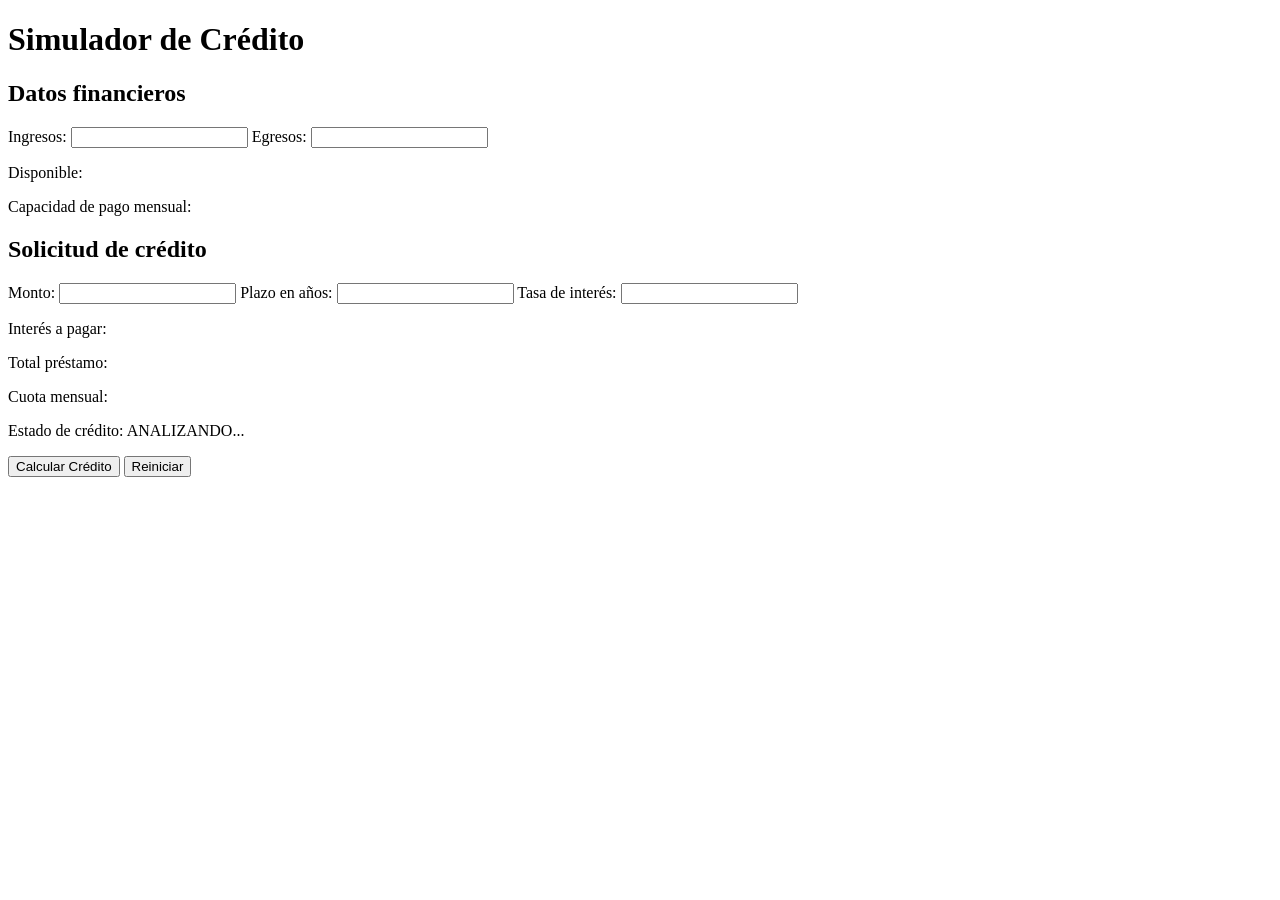
==== simulador.html @ 46ee1ac8 "Pasos 2 y 3: calcular y mostrar el disponible mensual" ====
<!DOCTYPE html>
<html lang="es">
<head>
    <meta charset="UTF-8">
    <meta name="viewport" content="width=device-width, initial-scale=1.0">
    <title>Simulador de Crédito</title>
    <link rel="stylesheet" href="simulador.css">
    <script src="funciones.js" defer></script>
    <script src="simulador.js" defer></script>
</head>
<body>

    <div class="container">
        <h1>Simulador de Crédito</h1>

        <h2>Datos financieros</h2>
        <label for="txtIngresos">Ingresos:</label>
        <input type="text" id="txtIngresos">

        <label for="txtEgresos">Egresos:</label>
        <input type="text" id="txtEgresos">

        <p>Disponible: <span id="spnDisponible"><span id="lblDisponibleValor"></span></span></p>
        <p>Capacidad de pago mensual: <span id="spnCapacidadPago"><span id="lblCapacidadValor"></span></span></p>

        <h2>Solicitud de crédito</h2>
        <label for="txtMonto">Monto:</label>
        <input type="text" id="txtMonto">

        <label for="txtPlazo">Plazo en años:</label>
        <input type="text" id="txtPlazo">

        <label for="txtTasaInteres">Tasa de interés:</label>
        <input type="text" id="txtTasaInteres">

        <p>Interés a pagar: <span id="spnInteresPagar"><span id="lblInteresValor"></span></span></p>
        <p>Total préstamo: <span id="spnTotalPrestamo"><span id="lblTotalValor"></span></span></p>
        <p>Cuota mensual: <span id="spnCuotaMensual"><span id="lblCuotaValor"></span></span></p>
        <p>Estado de crédito: <span id="spnEstadoCredito">ANALIZANDO...</span></p>

        <div class="buttons">
            <button id="btnCalcularCredito" onclick="calcular()">Calcular Crédito</button>
            <button id="btnReiniciar">Reiniciar</button>
        </div>
    </div>

</body>
</html>
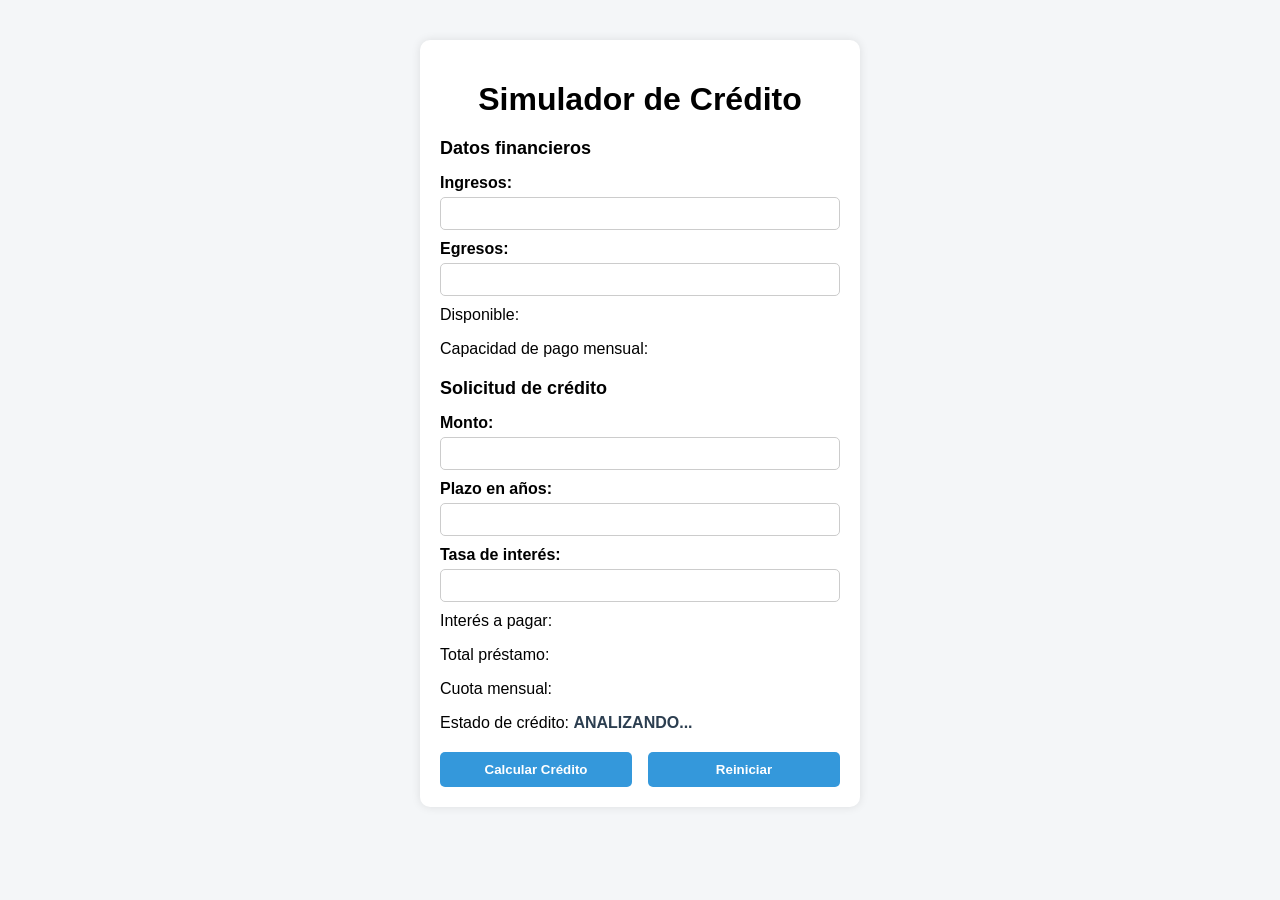
==== commit 6563f531: "Paso 1: iniciar simulador con los archivos originales del taller" ====
--- a/simulador.html
+++ b/simulador.html
@@ -1,48 +1,46 @@
-<!DOCTYPE html>
-<html lang="es">
-<head>
-    <meta charset="UTF-8">
-    <meta name="viewport" content="width=device-width, initial-scale=1.0">
-    <title>Simulador de Crédito</title>
-    <link rel="stylesheet" href="simulador.css">
-    <script src="funciones.js" defer></script>
-    <script src="simulador.js" defer></script>
-</head>
-<body>
-
-    <div class="container">
-        <h1>Simulador de Crédito</h1>
-
-        <h2>Datos financieros</h2>
-        <label for="txtIngresos">Ingresos:</label>
-        <input type="text" id="txtIngresos">
-
-        <label for="txtEgresos">Egresos:</label>
-        <input type="text" id="txtEgresos">
-
-        <p>Disponible: <span id="spnDisponible"><span id="lblDisponibleValor"></span></span></p>
-        <p>Capacidad de pago mensual: <span id="spnCapacidadPago"><span id="lblCapacidadValor"></span></span></p>
-
-        <h2>Solicitud de crédito</h2>
-        <label for="txtMonto">Monto:</label>
-        <input type="text" id="txtMonto">
-
-        <label for="txtPlazo">Plazo en años:</label>
-        <input type="text" id="txtPlazo">
-
-        <label for="txtTasaInteres">Tasa de interés:</label>
-        <input type="text" id="txtTasaInteres">
-
-        <p>Interés a pagar: <span id="spnInteresPagar"><span id="lblInteresValor"></span></span></p>
-        <p>Total préstamo: <span id="spnTotalPrestamo"><span id="lblTotalValor"></span></span></p>
-        <p>Cuota mensual: <span id="spnCuotaMensual"><span id="lblCuotaValor"></span></span></p>
-        <p>Estado de crédito: <span id="spnEstadoCredito">ANALIZANDO...</span></p>
-
-        <div class="buttons">
-            <button id="btnCalcularCredito" onclick="calcular()">Calcular Crédito</button>
-            <button id="btnReiniciar">Reiniciar</button>
-        </div>
-    </div>
-
-</body>
+<!DOCTYPE html>
+<html lang="es">
+<head>
+    <meta charset="UTF-8">
+    <meta name="viewport" content="width=device-width, initial-scale=1.0">
+    <title>Simulador de Crédito</title>
+    <link rel="stylesheet" href="simulador.css">
+</head>
+<body>
+
+    <div class="container">
+        <h1>Simulador de Crédito</h1>
+
+        <h2>Datos financieros</h2>
+        <label for="txtIngresos">Ingresos:</label>
+        <input type="text" id="txtIngresos">
+
+        <label for="txtEgresos">Egresos:</label>
+        <input type="text" id="txtEgresos">
+
+        <p>Disponible: <span id="spnDisponible"></span></p>
+        <p>Capacidad de pago mensual: <span id="spnCapacidadPago"></span></p>
+
+        <h2>Solicitud de crédito</h2>
+        <label for="txtMonto">Monto:</label>
+        <input type="text" id="txtMonto">
+
+        <label for="txtPlazo">Plazo en años:</label>
+        <input type="text" id="txtPlazo">
+
+        <label for="txtTasaInteres">Tasa de interés:</label>
+        <input type="text" id="txtTasaInteres">
+
+        <p>Interés a pagar: <span id="spnInteresPagar"></span></p>
+        <p>Total préstamo: <span id="spnTotalPrestamo"></span></p>
+        <p>Cuota mensual: <span id="spnCuotaMensual"></span></p>
+        <p>Estado de crédito: <span id="spnEstadoCredito">ANALIZANDO...</span></p>
+
+        <div class="buttons">
+            <button id="btnCalcularCredito">Calcular Crédito</button>
+            <button id="btnReiniciar">Reiniciar</button>
+        </div>
+    </div>
+
+</body>
 </html>
--- a/simulador.css
+++ b/simulador.css
@@ -0,0 +1,70 @@
+body {
+    font-family: Arial, sans-serif;
+    background-color: #f4f6f8;
+    margin: 0;
+    padding: 0;
+}
+
+.container {
+    width: 400px;
+    margin: 40px auto;
+    padding: 20px;
+    background-color: white;
+    border-radius: 10px;
+    box-shadow: 0 0 10px rgba(0,0,0,0.1);
+}
+
+h1 {
+    text-align: center;
+    margin-bottom: 20px;
+}
+
+h2 {
+    margin-top: 20px;
+    font-size: 18px;
+}
+
+label {
+    display: block;
+    margin-top: 10px;
+    font-weight: bold;
+}
+
+input {
+    width: 100%;
+    padding: 8px;
+    margin-top: 5px;
+    border-radius: 5px;
+    border: 1px solid #ccc;
+    box-sizing: border-box;
+}
+
+p {
+    margin-top: 10px;
+}
+
+span {
+    font-weight: bold;
+    color: #2c3e50;
+}
+
+.buttons {
+    margin-top: 20px;
+    display: flex;
+    justify-content: space-between;
+}
+
+button {
+    width: 48%;
+    padding: 10px;
+    border: none;
+    border-radius: 5px;
+    background-color: #3498db;
+    color: white;
+    font-weight: bold;
+    cursor: pointer;
+}
+
+button:hover {
+    background-color: #2980b9;
+}
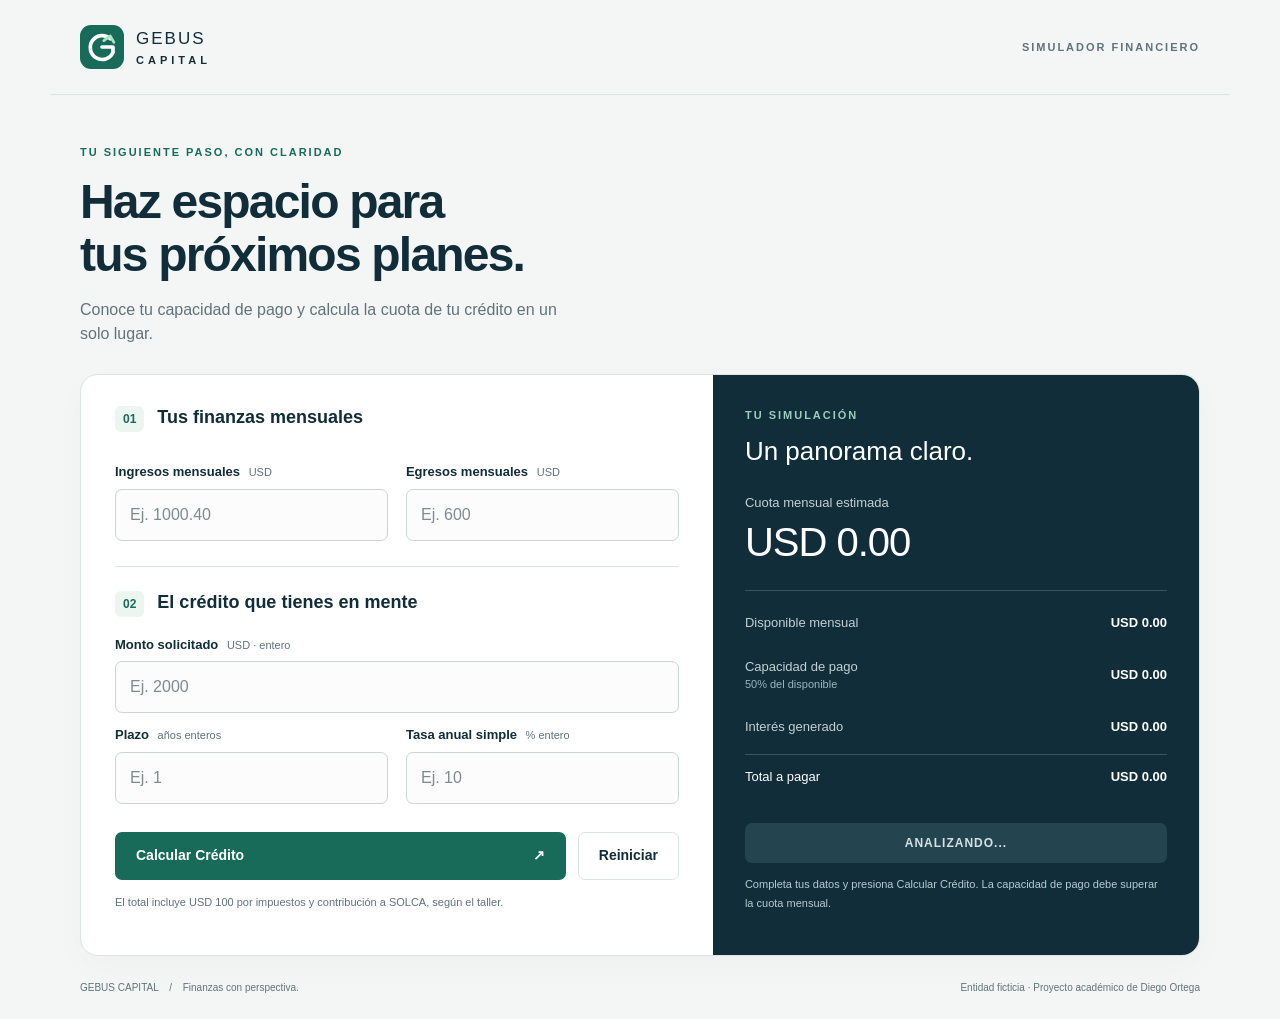
==== commit 64e08957: "Parte 2 paso 2: diseno responsive Gebus Capital con logo y reinicio" ====
--- a/simulador.html
+++ b/simulador.html
@@ -1,46 +1,61 @@
-<!DOCTYPE html>
-<html lang="es">
-<head>
-    <meta charset="UTF-8">
-    <meta name="viewport" content="width=device-width, initial-scale=1.0">
-    <title>Simulador de Crédito</title>
-    <link rel="stylesheet" href="simulador.css">
-</head>
-<body>
-
-    <div class="container">
-        <h1>Simulador de Crédito</h1>
-
-        <h2>Datos financieros</h2>
-        <label for="txtIngresos">Ingresos:</label>
-        <input type="text" id="txtIngresos">
-
-        <label for="txtEgresos">Egresos:</label>
-        <input type="text" id="txtEgresos">
-
-        <p>Disponible: <span id="spnDisponible"></span></p>
-        <p>Capacidad de pago mensual: <span id="spnCapacidadPago"></span></p>
-
-        <h2>Solicitud de crédito</h2>
-        <label for="txtMonto">Monto:</label>
-        <input type="text" id="txtMonto">
-
-        <label for="txtPlazo">Plazo en años:</label>
-        <input type="text" id="txtPlazo">
-
-        <label for="txtTasaInteres">Tasa de interés:</label>
-        <input type="text" id="txtTasaInteres">
-
-        <p>Interés a pagar: <span id="spnInteresPagar"></span></p>
-        <p>Total préstamo: <span id="spnTotalPrestamo"></span></p>
-        <p>Cuota mensual: <span id="spnCuotaMensual"></span></p>
-        <p>Estado de crédito: <span id="spnEstadoCredito">ANALIZANDO...</span></p>
-
-        <div class="buttons">
-            <button id="btnCalcularCredito">Calcular Crédito</button>
-            <button id="btnReiniciar">Reiniciar</button>
-        </div>
-    </div>
-
-</body>
-</html>+<!DOCTYPE html>
+<html lang="es">
+<head>
+    <meta charset="UTF-8">
+    <meta name="viewport" content="width=device-width, initial-scale=1.0">
+    <meta name="theme-color" content="#102d39">
+    <title>Simulador de crédito | Gebus Capital</title>
+    <link rel="icon" href="logo.svg" type="image/svg+xml">
+    <link rel="stylesheet" href="simulador.css">
+    <script src="funciones.js" defer></script>
+    <script src="simulador.js" defer></script>
+</head>
+<body>
+    <header class="cabecera">
+        <a class="marca" href="simulador.html" aria-label="Gebus Capital, inicio"><img src="logo.svg" alt="" width="44" height="44"><span>GEBUS <strong>CAPITAL</strong></span></a>
+        <span class="etiqueta">SIMULADOR FINANCIERO</span>
+    </header>
+    <main class="container">
+        <section class="intro">
+            <p class="eyebrow">TU SIGUIENTE PASO, CON CLARIDAD</p>
+            <h1>Haz espacio para<br>tus próximos planes.</h1>
+            <p>Conoce tu capacidad de pago y calcula la cuota de tu crédito en un solo lugar.</p>
+        </section>
+        <div class="simulador">
+            <form id="formCredito" onsubmit="calcular(); return false;">
+                <section class="seccion">
+                    <h2><span class="numero">01</span> Tus finanzas mensuales</h2>
+                    <div class="campos">
+                        <div><label for="txtIngresos">Ingresos mensuales <small>USD</small></label><input type="number" id="txtIngresos" min="0" step="0.01" inputmode="decimal" placeholder="Ej. 1000.40" required></div>
+                        <div><label for="txtEgresos">Egresos mensuales <small>USD</small></label><input type="number" id="txtEgresos" min="0" step="0.01" inputmode="decimal" placeholder="Ej. 600" required></div>
+                    </div>
+                </section>
+                <section class="seccion">
+                    <h2><span class="numero">02</span> El crédito que tienes en mente</h2>
+                    <label for="txtMonto">Monto solicitado <small>USD · entero</small></label><input type="number" id="txtMonto" min="1" step="1" inputmode="numeric" placeholder="Ej. 2000" required>
+                    <div class="campos">
+                        <div><label for="txtPlazo">Plazo <small>años enteros</small></label><input type="number" id="txtPlazo" min="1" step="1" inputmode="numeric" placeholder="Ej. 1" required></div>
+                        <div><label for="txtTasaInteres">Tasa anual simple <small>% entero</small></label><input type="number" id="txtTasaInteres" min="0" step="1" inputmode="numeric" placeholder="Ej. 10" required></div>
+                    </div>
+                </section>
+                <div class="buttons"><button id="btnCalcularCredito" type="submit">Calcular Crédito <span aria-hidden="true">↗</span></button><button id="btnReiniciar" type="button" onclick="reiniciar()">Reiniciar</button></div>
+                <p class="nota">El total incluye USD 100 por impuestos y contribución a SOLCA, según el taller.</p>
+            </form>
+            <aside class="resultados" aria-live="polite" aria-atomic="true">
+                <p class="eyebrow">TU SIMULACIÓN</p>
+                <h2>Un panorama claro.</h2>
+                <div class="cuota"><p>Cuota mensual estimada</p><span id="spnCuotaMensual"><span id="lblCuotaValor">USD 0.00</span></span></div>
+                <dl>
+                    <div><dt>Disponible mensual</dt><dd id="spnDisponible"><span id="lblDisponibleValor">USD 0.00</span></dd></div>
+                    <div><dt>Capacidad de pago <small>50% del disponible</small></dt><dd id="spnCapacidadPago"><span id="lblCapacidadValor">USD 0.00</span></dd></div>
+                    <div><dt>Interés generado</dt><dd id="spnInteresPagar"><span id="lblInteresValor">USD 0.00</span></dd></div>
+                    <div class="total"><dt>Total a pagar</dt><dd id="spnTotalPrestamo"><span id="lblTotalValor">USD 0.00</span></dd></div>
+                </dl>
+                <p id="spnEstadoCredito" class="pendiente">ANALIZANDO...</p>
+                <p class="ayuda">Completa tus datos y presiona Calcular Crédito. La capacidad de pago debe superar la cuota mensual.</p>
+            </aside>
+        </div>
+        <footer><span>GEBUS CAPITAL <span aria-hidden="true">/</span> Finanzas con perspectiva.</span><span>Entidad ficticia · Proyecto académico de Diego Ortega</span></footer>
+    </main>
+</body>
+</html>
--- a/simulador.css
+++ b/simulador.css
@@ -1,70 +1,54 @@
-body {
-    font-family: Arial, sans-serif;
-    background-color: #f4f6f8;
-    margin: 0;
-    padding: 0;
-}
-
-.container {
-    width: 400px;
-    margin: 40px auto;
-    padding: 20px;
-    background-color: white;
-    border-radius: 10px;
-    box-shadow: 0 0 10px rgba(0,0,0,0.1);
-}
-
-h1 {
-    text-align: center;
-    margin-bottom: 20px;
-}
-
-h2 {
-    margin-top: 20px;
-    font-size: 18px;
-}
-
-label {
-    display: block;
-    margin-top: 10px;
-    font-weight: bold;
-}
-
-input {
-    width: 100%;
-    padding: 8px;
-    margin-top: 5px;
-    border-radius: 5px;
-    border: 1px solid #ccc;
-    box-sizing: border-box;
-}
-
-p {
-    margin-top: 10px;
-}
-
-span {
-    font-weight: bold;
-    color: #2c3e50;
-}
-
-.buttons {
-    margin-top: 20px;
-    display: flex;
-    justify-content: space-between;
-}
-
-button {
-    width: 48%;
-    padding: 10px;
-    border: none;
-    border-radius: 5px;
-    background-color: #3498db;
-    color: white;
-    font-weight: bold;
-    cursor: pointer;
-}
-
-button:hover {
-    background-color: #2980b9;
-}+:root { color-scheme: light; --navy: #102d39; --green: #176b58; --muted: #60737a; --border: #dce4e3; }
+* { box-sizing: border-box; }
+body { margin: 0; background: #f3f6f4; color: var(--navy); font-family: Arial, Helvetica, sans-serif; font-size: 16px; line-height: 1.5; }
+.cabecera { max-width: 1180px; margin: auto; padding: 25px 30px; display: flex; justify-content: space-between; align-items: center; border-bottom: 1px solid var(--border); gap: 20px; }
+.marca { display: flex; align-items: center; gap: 12px; text-decoration: none; color: var(--navy); letter-spacing: 2px; font-size: 17px; }
+.marca strong { display: block; font-size: 11px; letter-spacing: 4px; }
+.etiqueta, .eyebrow { font-size: 11px; letter-spacing: 2px; font-weight: bold; }
+.etiqueta { color: var(--muted); }
+.container { max-width: 1180px; margin: auto; padding: 0 30px; }
+.intro { padding: 38px 0 28px; }
+.intro .eyebrow { color: var(--green); }
+h1 { font-size: clamp(32px, 4vw, 48px); line-height: 1.12; letter-spacing: -1.8px; margin: 14px 0; font-weight: 600; }
+.intro > p:last-child { color: var(--muted); max-width: 510px; margin-bottom: 0; }
+.simulador { display: grid; grid-template-columns: 1.3fr 1fr; background: white; border: 1px solid var(--border); border-radius: 18px; overflow: hidden; box-shadow: 0 12px 36px #102d3906; }
+form { padding: 30px 34px; min-width: 0; }
+h2 { font-size: 18px; line-height: 1.4; margin: 0 0 20px; }
+.seccion + .seccion { border-top: 1px solid var(--border); padding-top: 23px; margin-top: 25px; }
+.numero { font-size: 12px; padding: 6px 8px; background: #edf5f1; color: var(--green); border-radius: 6px; margin-right: 8px; }
+.campos { display: grid; grid-template-columns: 1fr 1fr; gap: 18px; }
+label { display: block; font-size: 13px; font-weight: bold; margin: 12px 0 7px; }
+label small { color: var(--muted); font-size: 11px; font-weight: normal; margin-left: 5px; }
+input { width: 100%; min-width: 0; padding: 13px 14px; font: inherit; color: var(--navy); background: #fbfcfb; border: 1px solid #cbd6d3; border-radius: 7px; }
+input::placeholder { color: #7e8c90; }
+input:focus { outline: 2px solid var(--green); outline-offset: 2px; }
+.buttons { display: flex; gap: 12px; margin-top: 28px; }
+button { font: inherit; font-size: 14px; font-weight: bold; min-height: 48px; padding: 12px 20px; border-radius: 7px; cursor: pointer; border: 1px solid transparent; }
+#btnCalcularCredito { background: var(--green); color: white; flex: 1; display: flex; justify-content: space-between; gap: 12px; align-items: center; }
+#btnCalcularCredito:hover { background: #105441; }
+#btnReiniciar { background: white; color: var(--navy); border-color: var(--border); }
+#btnReiniciar:hover { background: #f3f6f4; }
+button:focus-visible, a:focus-visible { outline: 3px solid #40aa86; outline-offset: 3px; }
+.nota { font-size: 11px; color: var(--muted); margin: 14px 0 0; }
+.resultados { background: var(--navy); color: white; padding: 32px; min-width: 0; }
+.resultados .eyebrow { color: #9dcdbd; margin: 0 0 9px; }
+.resultados h2 { font-size: 26px; font-weight: normal; }
+.cuota { border-bottom: 1px solid #38535c; padding: 4px 0 22px; }
+.cuota p { font-size: 13px; color: #c2d1d5; margin: 0 0 4px; }
+#lblCuotaValor { font-size: clamp(28px, 3.5vw, 40px); line-height: 1.3; letter-spacing: -1px; overflow-wrap: anywhere; }
+dl { margin: 10px 0 24px; }
+dl > div { display: flex; justify-content: space-between; align-items: center; gap: 14px; padding: 12px 0; font-size: 13px; }
+dt { color: #c2d1d5; }
+dt small { display: block; font-size: 11px; color: #9fb6bf; }
+dd { margin: 0; text-align: right; font-weight: bold; overflow-wrap: anywhere; min-width: 0; }
+.total { border-top: 1px solid #38535c; margin-top: 6px; }
+.total dt { color: white; }
+#spnEstadoCredito { padding: 11px 12px; text-align: center; border-radius: 7px; font-size: 12px; font-weight: bold; letter-spacing: 1px; }
+.pendiente { color: #d5e2e5; background: #244450; }
+.aprobado { color: #d3ffe7; background: #1d5547; }
+.rechazado { color: #ffe1db; background: #663c3c; }
+.ayuda { font-size: 11px; color: #b8ccd3; line-height: 1.7; }
+footer { display: flex; justify-content: space-between; gap: 20px; padding: 24px 0; color: var(--muted); font-size: 10px; }
+footer span span { margin: 0 8px; }
+@media (max-width: 850px) { .simulador { grid-template-columns: 1fr; } .resultados { padding: 30px 34px; } h1 br { display: none; } .intro { max-width: 620px; } }
+@media (max-width: 480px) { .cabecera { padding: 18px 20px; } .etiqueta { display: none; } .container { padding: 0 16px; } .intro { padding: 28px 4px 24px; } .intro > p:last-child { font-size: 14px; } form, .resultados { padding: 24px 20px; } .campos { grid-template-columns: 1fr; gap: 0; } h2 { font-size: 16px; } .buttons { flex-direction: column; } footer { flex-direction: column; gap: 5px; } }
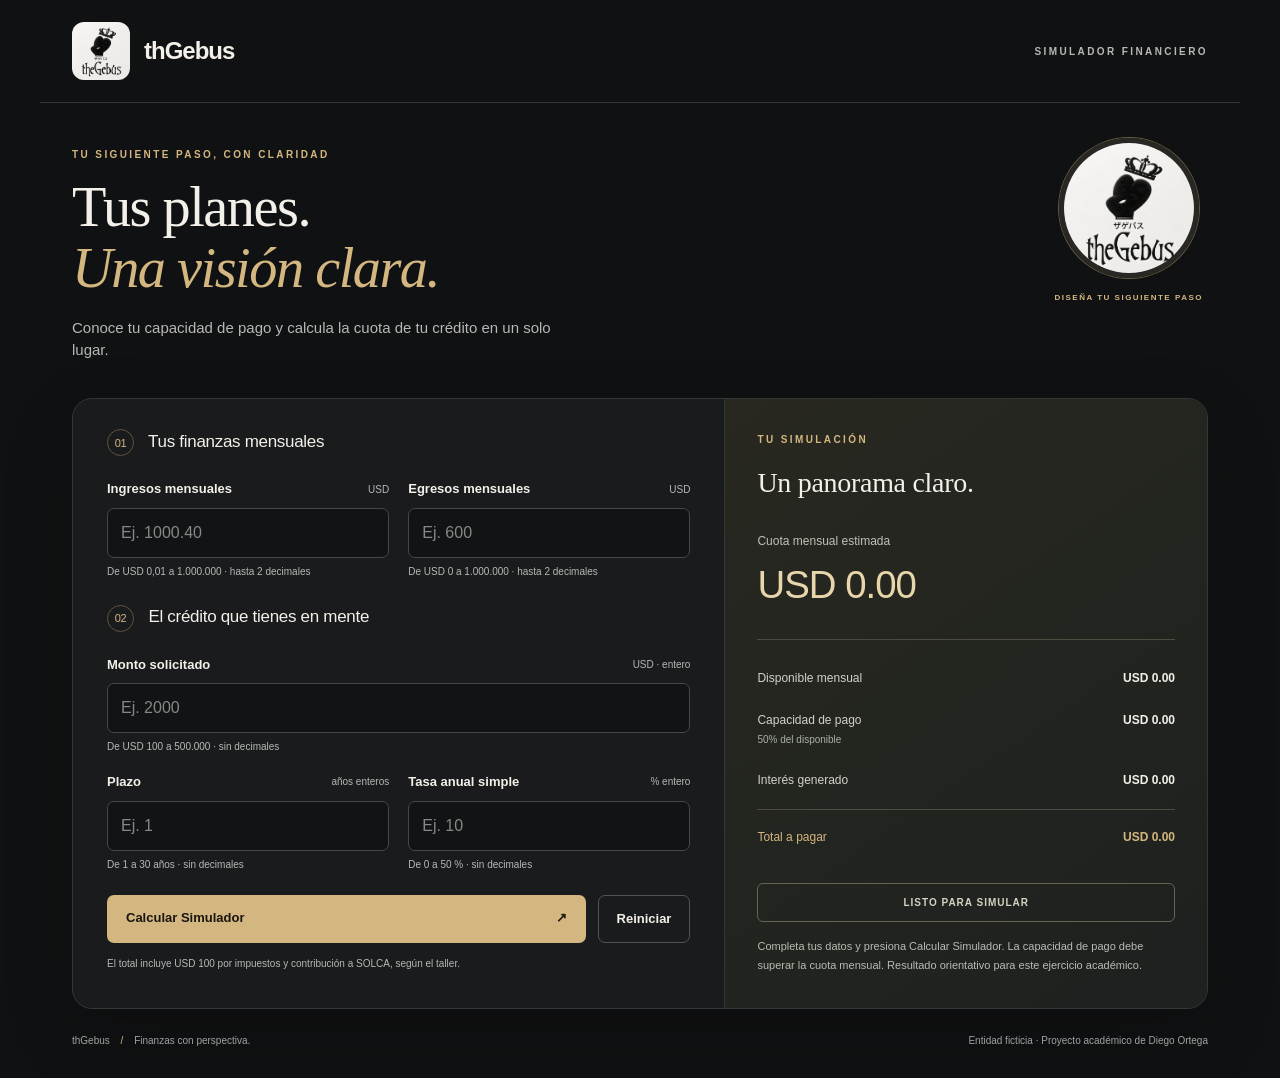
==== commit 23534fb9: "Mejoras visules con mi logo" ====
--- a/simulador.html
+++ b/simulador.html
@@ -3,42 +3,43 @@
 <head>
     <meta charset="UTF-8">
     <meta name="viewport" content="width=device-width, initial-scale=1.0">
-    <meta name="theme-color" content="#102d39">
-    <title>Simulador de crédito | Gebus Capital</title>
-    <link rel="icon" href="logo.svg" type="image/svg+xml">
+    <meta name="theme-color" content="#101112">
+    <title>Simulador de crédito | thGebus</title>
+    <link rel="icon" href="logo.png" type="image/png">
     <link rel="stylesheet" href="simulador.css">
     <script src="funciones.js" defer></script>
+    <script src="validaciones.js" defer></script>
     <script src="simulador.js" defer></script>
 </head>
 <body>
     <header class="cabecera">
-        <a class="marca" href="simulador.html" aria-label="Gebus Capital, inicio"><img src="logo.svg" alt="" width="44" height="44"><span>GEBUS <strong>CAPITAL</strong></span></a>
+        <a class="marca" href="simulador.html" aria-label="thGebus, inicio"><img src="logo.png" alt="" width="58" height="58"><span><strong>thGebus</strong></span></a>
         <span class="etiqueta">SIMULADOR FINANCIERO</span>
     </header>
     <main class="container">
         <section class="intro">
             <p class="eyebrow">TU SIGUIENTE PASO, CON CLARIDAD</p>
-            <h1>Haz espacio para<br>tus próximos planes.</h1>
+            <h1>Tus planes.<br><em>Una visión clara.</em></h1>
             <p>Conoce tu capacidad de pago y calcula la cuota de tu crédito en un solo lugar.</p>
-        </section>
+        <div class="intro-sello"><img src="logo.png" alt="Logo oficial: conejo coronado theGebus" width="140" height="140"><span>DISEÑA TU SIGUIENTE PASO</span></div></section>
         <div class="simulador">
-            <form id="formCredito" onsubmit="calcular(); return false;">
+            <form novalidate id="formCredito" onsubmit="calcular(); return false;">
                 <section class="seccion">
                     <h2><span class="numero">01</span> Tus finanzas mensuales</h2>
                     <div class="campos">
-                        <div><label for="txtIngresos">Ingresos mensuales <small>USD</small></label><input type="number" id="txtIngresos" min="0" step="0.01" inputmode="decimal" placeholder="Ej. 1000.40" required></div>
-                        <div><label for="txtEgresos">Egresos mensuales <small>USD</small></label><input type="number" id="txtEgresos" min="0" step="0.01" inputmode="decimal" placeholder="Ej. 600" required></div>
+                        <div><label for="txtIngresos">Ingresos mensuales <small>USD</small></label><input type="text" id="txtIngresos" inputmode="decimal" placeholder="Ej. 1000.40" maxlength="24" aria-describedby="ayuda-txtIngresos error-txtIngresos" required><small class="pista" id="ayuda-txtIngresos">De USD 0,01 a 1.000.000 · hasta 2 decimales</small><p class="error" id="error-txtIngresos" aria-live="polite"></p></div>
+                        <div><label for="txtEgresos">Egresos mensuales <small>USD</small></label><input type="text" id="txtEgresos" inputmode="decimal" placeholder="Ej. 600" maxlength="24" aria-describedby="ayuda-txtEgresos error-txtEgresos" required><small class="pista" id="ayuda-txtEgresos">De USD 0 a 1.000.000 · hasta 2 decimales</small><p class="error" id="error-txtEgresos" aria-live="polite"></p></div>
                     </div>
                 </section>
                 <section class="seccion">
                     <h2><span class="numero">02</span> El crédito que tienes en mente</h2>
-                    <label for="txtMonto">Monto solicitado <small>USD · entero</small></label><input type="number" id="txtMonto" min="1" step="1" inputmode="numeric" placeholder="Ej. 2000" required>
+                    <label for="txtMonto">Monto solicitado <small>USD · entero</small></label><input type="text" id="txtMonto" inputmode="numeric" placeholder="Ej. 2000" maxlength="24" aria-describedby="ayuda-txtMonto error-txtMonto" required><small class="pista" id="ayuda-txtMonto">De USD 100 a 500.000 · sin decimales</small><p class="error" id="error-txtMonto" aria-live="polite"></p>
                     <div class="campos">
-                        <div><label for="txtPlazo">Plazo <small>años enteros</small></label><input type="number" id="txtPlazo" min="1" step="1" inputmode="numeric" placeholder="Ej. 1" required></div>
-                        <div><label for="txtTasaInteres">Tasa anual simple <small>% entero</small></label><input type="number" id="txtTasaInteres" min="0" step="1" inputmode="numeric" placeholder="Ej. 10" required></div>
+                        <div><label for="txtPlazo">Plazo <small>años enteros</small></label><input type="text" id="txtPlazo" inputmode="numeric" placeholder="Ej. 1" maxlength="24" aria-describedby="ayuda-txtPlazo error-txtPlazo" required><small class="pista" id="ayuda-txtPlazo">De 1 a 30 años · sin decimales</small><p class="error" id="error-txtPlazo" aria-live="polite"></p></div>
+                        <div><label for="txtTasaInteres">Tasa anual simple <small>% entero</small></label><input type="text" id="txtTasaInteres" inputmode="numeric" placeholder="Ej. 10" maxlength="24" aria-describedby="ayuda-txtTasaInteres error-txtTasaInteres" required><small class="pista" id="ayuda-txtTasaInteres">De 0 a 50 % · sin decimales</small><p class="error" id="error-txtTasaInteres" aria-live="polite"></p></div>
                     </div>
                 </section>
-                <div class="buttons"><button id="btnCalcularCredito" type="submit">Calcular Crédito <span aria-hidden="true">↗</span></button><button id="btnReiniciar" type="button" onclick="reiniciar()">Reiniciar</button></div>
+                <p id="resumenErrores" class="resumen-error" role="alert"></p><div class="buttons"><button id="btnCalcularCredito" type="submit">Calcular Simulador <span aria-hidden="true">↗</span></button><button id="btnReiniciar" type="button" onclick="reiniciar()">Reiniciar</button></div>
                 <p class="nota">El total incluye USD 100 por impuestos y contribución a SOLCA, según el taller.</p>
             </form>
             <aside class="resultados" aria-live="polite" aria-atomic="true">
@@ -51,11 +52,11 @@
                     <div><dt>Interés generado</dt><dd id="spnInteresPagar"><span id="lblInteresValor">USD 0.00</span></dd></div>
                     <div class="total"><dt>Total a pagar</dt><dd id="spnTotalPrestamo"><span id="lblTotalValor">USD 0.00</span></dd></div>
                 </dl>
-                <p id="spnEstadoCredito" class="pendiente">ANALIZANDO...</p>
-                <p class="ayuda">Completa tus datos y presiona Calcular Crédito. La capacidad de pago debe superar la cuota mensual.</p>
+                <p id="spnEstadoCredito" class="pendiente">LISTO PARA SIMULAR</p>
+                <p class="ayuda">Completa tus datos y presiona Calcular Simulador. La capacidad de pago debe superar la cuota mensual. Resultado orientativo para este ejercicio académico.</p>
             </aside>
         </div>
-        <footer><span>GEBUS CAPITAL <span aria-hidden="true">/</span> Finanzas con perspectiva.</span><span>Entidad ficticia · Proyecto académico de Diego Ortega</span></footer>
+        <footer><span>thGebus <span aria-hidden="true">/</span> Finanzas con perspectiva.</span><span>Entidad ficticia · Proyecto académico de Diego Ortega</span></footer>
     </main>
 </body>
 </html>
--- a/simulador.css
+++ b/simulador.css
@@ -1,54 +1,6 @@
-:root { color-scheme: light; --navy: #102d39; --green: #176b58; --muted: #60737a; --border: #dce4e3; }
-* { box-sizing: border-box; }
-body { margin: 0; background: #f3f6f4; color: var(--navy); font-family: Arial, Helvetica, sans-serif; font-size: 16px; line-height: 1.5; }
-.cabecera { max-width: 1180px; margin: auto; padding: 25px 30px; display: flex; justify-content: space-between; align-items: center; border-bottom: 1px solid var(--border); gap: 20px; }
-.marca { display: flex; align-items: center; gap: 12px; text-decoration: none; color: var(--navy); letter-spacing: 2px; font-size: 17px; }
-.marca strong { display: block; font-size: 11px; letter-spacing: 4px; }
-.etiqueta, .eyebrow { font-size: 11px; letter-spacing: 2px; font-weight: bold; }
-.etiqueta { color: var(--muted); }
-.container { max-width: 1180px; margin: auto; padding: 0 30px; }
-.intro { padding: 38px 0 28px; }
-.intro .eyebrow { color: var(--green); }
-h1 { font-size: clamp(32px, 4vw, 48px); line-height: 1.12; letter-spacing: -1.8px; margin: 14px 0; font-weight: 600; }
-.intro > p:last-child { color: var(--muted); max-width: 510px; margin-bottom: 0; }
-.simulador { display: grid; grid-template-columns: 1.3fr 1fr; background: white; border: 1px solid var(--border); border-radius: 18px; overflow: hidden; box-shadow: 0 12px 36px #102d3906; }
-form { padding: 30px 34px; min-width: 0; }
-h2 { font-size: 18px; line-height: 1.4; margin: 0 0 20px; }
-.seccion + .seccion { border-top: 1px solid var(--border); padding-top: 23px; margin-top: 25px; }
-.numero { font-size: 12px; padding: 6px 8px; background: #edf5f1; color: var(--green); border-radius: 6px; margin-right: 8px; }
-.campos { display: grid; grid-template-columns: 1fr 1fr; gap: 18px; }
-label { display: block; font-size: 13px; font-weight: bold; margin: 12px 0 7px; }
-label small { color: var(--muted); font-size: 11px; font-weight: normal; margin-left: 5px; }
-input { width: 100%; min-width: 0; padding: 13px 14px; font: inherit; color: var(--navy); background: #fbfcfb; border: 1px solid #cbd6d3; border-radius: 7px; }
-input::placeholder { color: #7e8c90; }
-input:focus { outline: 2px solid var(--green); outline-offset: 2px; }
-.buttons { display: flex; gap: 12px; margin-top: 28px; }
-button { font: inherit; font-size: 14px; font-weight: bold; min-height: 48px; padding: 12px 20px; border-radius: 7px; cursor: pointer; border: 1px solid transparent; }
-#btnCalcularCredito { background: var(--green); color: white; flex: 1; display: flex; justify-content: space-between; gap: 12px; align-items: center; }
-#btnCalcularCredito:hover { background: #105441; }
-#btnReiniciar { background: white; color: var(--navy); border-color: var(--border); }
-#btnReiniciar:hover { background: #f3f6f4; }
-button:focus-visible, a:focus-visible { outline: 3px solid #40aa86; outline-offset: 3px; }
-.nota { font-size: 11px; color: var(--muted); margin: 14px 0 0; }
-.resultados { background: var(--navy); color: white; padding: 32px; min-width: 0; }
-.resultados .eyebrow { color: #9dcdbd; margin: 0 0 9px; }
-.resultados h2 { font-size: 26px; font-weight: normal; }
-.cuota { border-bottom: 1px solid #38535c; padding: 4px 0 22px; }
-.cuota p { font-size: 13px; color: #c2d1d5; margin: 0 0 4px; }
-#lblCuotaValor { font-size: clamp(28px, 3.5vw, 40px); line-height: 1.3; letter-spacing: -1px; overflow-wrap: anywhere; }
-dl { margin: 10px 0 24px; }
-dl > div { display: flex; justify-content: space-between; align-items: center; gap: 14px; padding: 12px 0; font-size: 13px; }
-dt { color: #c2d1d5; }
-dt small { display: block; font-size: 11px; color: #9fb6bf; }
-dd { margin: 0; text-align: right; font-weight: bold; overflow-wrap: anywhere; min-width: 0; }
-.total { border-top: 1px solid #38535c; margin-top: 6px; }
-.total dt { color: white; }
-#spnEstadoCredito { padding: 11px 12px; text-align: center; border-radius: 7px; font-size: 12px; font-weight: bold; letter-spacing: 1px; }
-.pendiente { color: #d5e2e5; background: #244450; }
-.aprobado { color: #d3ffe7; background: #1d5547; }
-.rechazado { color: #ffe1db; background: #663c3c; }
-.ayuda { font-size: 11px; color: #b8ccd3; line-height: 1.7; }
-footer { display: flex; justify-content: space-between; gap: 20px; padding: 24px 0; color: var(--muted); font-size: 10px; }
-footer span span { margin: 0 8px; }
-@media (max-width: 850px) { .simulador { grid-template-columns: 1fr; } .resultados { padding: 30px 34px; } h1 br { display: none; } .intro { max-width: 620px; } }
-@media (max-width: 480px) { .cabecera { padding: 18px 20px; } .etiqueta { display: none; } .container { padding: 0 16px; } .intro { padding: 28px 4px 24px; } .intro > p:last-child { font-size: 14px; } form, .resultados { padding: 24px 20px; } .campos { grid-template-columns: 1fr; gap: 0; } h2 { font-size: 16px; } .buttons { flex-direction: column; } footer { flex-direction: column; gap: 5px; } }
+:root{color-scheme:dark;--fondo:#101112;--panel:#191b1d;--linea:#343638;--texto:#f3f0e9;--suave:#b7b8b6;--oro:#d4b780;--error:#ffa7a7}
+*{box-sizing:border-box}body{margin:0;background:var(--fondo);color:var(--texto);font-family:Arial,Helvetica,sans-serif;line-height:1.5}a{color:inherit}button,input{font:inherit}.cabecera{max-width:1200px;margin:auto;padding:22px 32px;display:flex;justify-content:space-between;align-items:center;border-bottom:1px solid var(--linea)}.marca{display:flex;align-items:center;gap:14px;text-decoration:none;font-size:24px;letter-spacing:-1px}.marca img{border-radius:12px;object-fit:contain}.etiqueta,.eyebrow,.intro-sello span{font-size:10px;letter-spacing:2.4px;font-weight:700}.etiqueta{color:var(--suave)}.container{max-width:1200px;margin:auto;padding:0 32px}.intro{position:relative;padding:44px 200px 36px 0}.eyebrow{color:var(--oro);margin:0 0 15px}h1{font-family:Georgia,'Times New Roman',serif;font-size:clamp(38px,4.4vw,58px);font-weight:400;line-height:1.08;letter-spacing:-1.5px;margin:0 0 18px}h1 em{font-weight:400;color:var(--oro)}.intro>p:last-of-type{color:var(--suave);font-size:15px;max-width:480px;margin:0}.intro-sello{position:absolute;right:5px;top:35px;display:flex;flex-direction:column;align-items:center;gap:14px}.intro-sello img{border-radius:50%;border:5px solid #282723;box-shadow:0 0 0 1px #675a41;object-fit:contain}.intro-sello span{font-size:8px;color:var(--oro);letter-spacing:1.5px}.simulador{display:grid;grid-template-columns:minmax(0,1.35fr) minmax(0,1fr);border:1px solid var(--linea);border-radius:20px;overflow:hidden;background:var(--panel);box-shadow:0 25px 70px #0003}form{padding:30px 34px}.seccion+.seccion{margin-top:25px}h2{font-size:17px;font-weight:500;margin:0 0 23px;letter-spacing:-.3px}.numero{font-size:11px;color:var(--oro);margin-right:10px;display:inline-grid;place-items:center;width:27px;height:27px;border:1px solid #61543d;border-radius:50%}.campos{display:grid;grid-template-columns:1fr 1fr;gap:19px}.campos>div{min-width:0}label{display:flex;flex-wrap:wrap;align-items:center;justify-content:space-between;gap:5px;font-size:13px;font-weight:600;margin-bottom:9px}label small{font-size:10px;color:var(--suave);font-weight:400}input{width:100%;min-width:0;padding:12px 13px;min-height:46px;border:1px solid #454749;border-radius:7px;background:#111315;color:var(--texto);outline:none}input::placeholder{color:#858985}input:focus{border-color:var(--oro);box-shadow:0 0 0 3px #d4b78024}input[aria-invalid=true]{border-color:var(--error)}.pista{display:block;font-size:10px;line-height:1.5;color:var(--suave);margin-top:6px}.error{margin:5px 0 0;color:var(--error);font-size:12px;line-height:1.45}.error:empty{display:none}.seccion>input~.campos{margin-top:18px}.buttons{display:flex;gap:12px;margin-top:23px}button{cursor:pointer;border:1px solid transparent;border-radius:7px;min-height:48px;padding:12px 18px;font-weight:600;font-size:13px}button:focus-visible,a:focus-visible{outline:3px solid var(--oro);outline-offset:4px}#btnCalcularCredito{background:var(--oro);color:#19160f;display:flex;justify-content:space-between;gap:20px;flex:1}#btnCalcularCredito:hover{background:#e4ca9b}#btnReiniciar{background:transparent;border-color:#515354;color:var(--texto)}#btnReiniciar:hover{background:#303234}.nota{font-size:10px;color:var(--suave);margin:13px 0 0;max-width:430px}.resultados{padding:33px 32px;background:linear-gradient(145deg,#282820,#1d211f);border-left:1px solid var(--linea)}.resultados h2{font-family:Georgia,'Times New Roman',serif;font-size:28px;margin-bottom:28px}.cuota{padding:0 0 26px;border-bottom:1px solid #4b4b3f}.cuota p{font-size:12px;color:#c0c2b9;margin:0 0 6px}#lblCuotaValor{font-size:clamp(28px,3vw,42px);font-weight:400;letter-spacing:-1px;color:#e9d5ab;overflow-wrap:anywhere;font-variant-numeric:tabular-nums}dl{margin:17px 0 25px}dl>div{display:flex;justify-content:space-between;gap:14px;padding:12px 0;font-size:12px}dt{color:#d1d2c9}dd{margin:0;text-align:right;font-weight:600;font-variant-numeric:tabular-nums}dt small{display:block;font-size:10px;color:#aaafa7;margin-top:3px}.total{border-top:1px solid #4b4b3f;margin-top:8px;padding-top:18px}.total dt,.total dd{color:var(--oro)}#spnEstadoCredito{padding:11px 13px;border:1px solid #646450;border-radius:6px;font-size:10px;font-weight:700;letter-spacing:1px;text-align:center;margin:0}.pendiente{color:#d4d2c1}.aprobado{color:#b6edc6;background:#163a28}.rechazado{color:#ffc0c0;background:#462727}.ayuda{font-size:11px;color:#b7bdb3;margin:15px 0 0;line-height:1.7}.resumen-error{color:var(--error);font-size:12px;margin:15px 0 0}.resumen-error:empty{display:none}footer{display:flex;justify-content:space-between;gap:20px;padding:24px 0 30px;font-size:10px;color:#a0a3a1}footer span span{padding:0 8px;color:var(--oro)}
+@media(min-width:1400px){.intro{padding-top:50px;padding-bottom:45px}}
+@media(max-width:850px){.cabecera{padding:18px 24px}.container{padding:0 24px}form,.resultados{padding:26px 23px}.simulador{grid-template-columns:1.2fr 1fr}.campos{grid-template-columns:1fr;gap:16px}.intro{padding-right:175px}.intro-sello img{width:115px;height:115px}.intro-sello span{display:none}}
+@media(max-width:620px){.cabecera{padding:15px 20px}.marca{font-size:22px}.marca img{width:45px;height:45px}.etiqueta{font-size:8px;letter-spacing:1px;max-width:110px;text-align:right}.container{padding:0 16px}.intro{padding:32px 0 27px}.intro>p:last-of-type{max-width:90%;font-size:14px}.intro-sello{display:none}.eyebrow{font-size:9px;letter-spacing:1.7px}h1{font-size:44px}.simulador{grid-template-columns:1fr;border-radius:14px}form,.resultados{padding:24px 20px}.resultados{border-left:0;border-top:1px solid var(--linea)}.campos{gap:18px}input{font-size:16px}.pista{font-size:11px}.nota{font-size:11px}.buttons{gap:8px}button{padding:12px;font-size:12px}#btnCalcularCredito{gap:8px}footer{flex-direction:column;gap:8px;padding:22px 4px;font-size:10px}#lblCuotaValor{font-size:39px}}
+@media(prefers-reduced-motion:no-preference){button,input{transition:background .18s,border-color .18s}}
